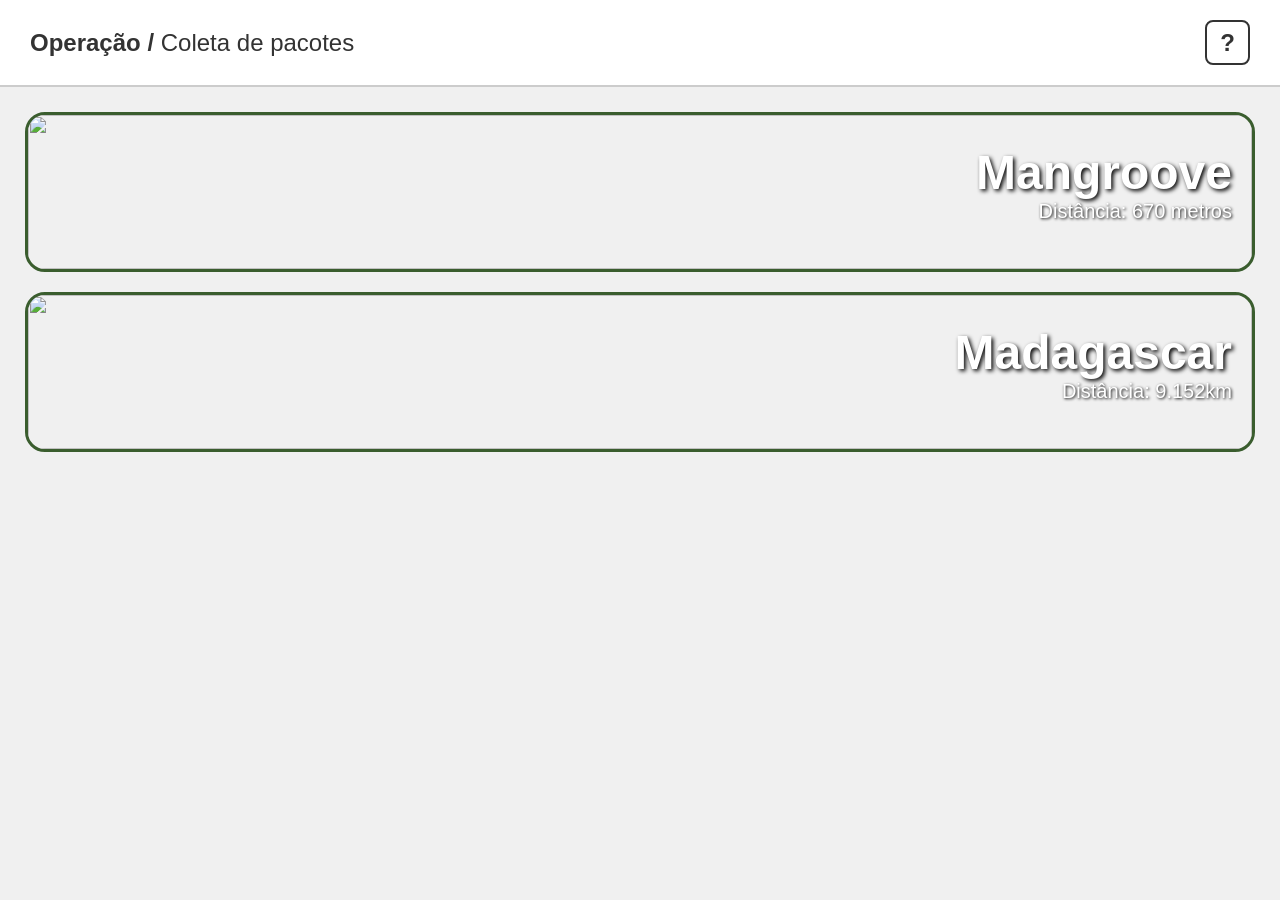
==== coleta-pacotes.html @ 97824bb5 "Add coleta-pacotes.html for package collection interface" ====
<!DOCTYPE html>
<html lang="pt-BR">
<head>
    <meta charset="UTF-8">
    <title>EchoEx - Coleta de Pacotes</title>
    <link rel="stylesheet" href="style.css">
    <link rel="stylesheet" href="https://cdnjs.cloudflare.com/ajax/libs/font-awesome/6.4.0/css/all.min.css">
</head>
<body>
    <main class="main-content">
        <header class="top-bar">
            <div class="page-title">Operação / <span>Coleta de pacotes</span></div>
            <div class="help-btn">?</div>
        </header>

        <section class="content-body" style="display: flex; flex-direction: column; gap: 20px;">
            <div style="position: relative; height: 160px; border-radius: 20px; overflow: hidden; border: 3px solid #3A5D2E;">
                <img src="https://images.unsplash.com/photo-1559827291-72ee739d0d9a?w=1000" style="width: 100%; height: 100%; object-fit: cover;">
                <div style="position: absolute; right: 20px; top: 30px; text-align: right; color: white;">
                    <h2 style="font-size: 48px; text-shadow: 2px 2px 4px #000;">Mangroove</h2>
                    <p style="font-size: 20px; text-shadow: 1px 1px 3px #000;">Distância: 670 metros</p>
                </div>
            </div>

            <div style="position: relative; height: 160px; border-radius: 20px; overflow: hidden; border: 3px solid #3A5D2E;">
                <img src="https://images.unsplash.com/photo-1534188753412-3e26d0d618d6?w=1000" style="width: 100%; height: 100%; object-fit: cover;">
                <div style="position: absolute; right: 20px; top: 30px; text-align: right; color: white;">
                    <h2 style="font-size: 48px; text-shadow: 2px 2px 4px #000;">Madagascar</h2>
                    <p style="font-size: 20px; text-shadow: 1px 1px 3px #000;">Distância: 9.152km</p>
                </div>
            </div>
        </section>
    </main>
</body>
</html>
---- style.css ----
* {
    margin: 0;
    padding: 0;
    box-sizing: border-box;
    font-family: 'Segoe UI', Tahoma, Geneva, Verdana, sans-serif;
}

body {
    display: flex;
    min-height: 100vh;
    background-color: #f0f0f0;
}

/* Sidebar */
.sidebar {
    width: 320px;
    background-color: #3A5D2E;
    color: white;
    padding: 20px;
    display: flex;
    flex-direction: column;
}

.logo-container {
    display: flex;
    align-items: center;
    gap: 15px;
    margin-bottom: 30px;
}

.logo-circle {
    width: 60px;
    height: 60px;
    border: 3px solid white;
    border-radius: 50%;
    display: flex;
    align-items: center;
    justify-content: center;
}

.logo-text {
    font-size: 32px;
    font-weight: 900;
    letter-spacing: 2px;
    background: white;
    color: #3A5D2E;
    padding: 2px 10px;
    border-radius: 4px;
}

.nav-section {
    margin-bottom: 25px;
}

.section-title {
    font-size: 20px;
    opacity: 0.8;
    margin-bottom: 15px;
    font-weight: 300;
}

.nav-item {
    display: flex;
    align-items: center;
    gap: 12px;
    padding: 12px 15px;
    color: white;
    text-decoration: none;
    font-size: 18px;
    border-radius: 20px;
    margin-bottom: 8px;
    transition: 0.2s;
}

.nav-item.active {
    background-color: #5C7F50;
    font-weight: bold;
}

.nav-item i {
    font-size: 20px;
    width: 25px;
    text-align: center;
}

.user-profile {
    margin-top: auto;
    border-top: 1px solid rgba(255,255,255,0.3);
    padding-top: 20px;
    display: flex;
    align-items: center;
    gap: 15px;
}

.avatar {
    width: 50px;
    height: 50px;
    background-color: white;
    border-radius: 50%;
}

.user-info h4 {
    font-size: 18px;
    font-weight: bold;
}

.user-info p {
    font-size: 12px;
    opacity: 0.8;
}

/* Main Layout */
.main-content {
    flex: 1;
    display: flex;
    flex-direction: column;
}

.top-bar {
    background-color: white;
    padding: 20px 30px;
    display: flex;
    justify-content: space-between;
    align-items: center;
    border-bottom: 2px solid #ccc;
}

.page-title {
    font-size: 24px;
    font-weight: bold;
    color: #333;
}

.page-title span {
    font-weight: normal;
}

.help-btn {
    width: 45px;
    height: 45px;
    border: 2px solid #333;
    border-radius: 8px;
    display: flex;
    align-items: center;
    justify-content: center;
    font-size: 24px;
    font-weight: bold;
    color: #333;
    cursor: pointer;
}

.content-body {
    padding: 25px;
    flex: 1;
}

/* Common UI Elements */
.search-bar {
    width: 100%;
    background-color: #CCCCCC;
    border-radius: 20px;
    padding: 10px 20px;
    display: flex;
    align-items: center;
    gap: 10px;
    margin-bottom: 25px;
}

.search-bar input {
    border: none;
    background: transparent;
    width: 100%;
    outline: none;
    font-size: 16px;
}

.cards-grid {
    display: grid;
    grid-template-columns: repeat(2, 1fr);
    gap: 20px;
}

.item-card {
    background-color: #E0E0E0;
    border: 3px solid #3A5D2E;
    border-radius: 30px;
    padding: 15px;
    display: flex;
    align-items: center;
    gap: 15px;
    position: relative;
}

.item-thumb {
    width: 70px;
    height: 70px;
    object-fit: cover;
    border-radius: 12px;
}

.item-info h3 {
    color: #3A5D2E;
    font-size: 18px;
}

.item-info p {
    color: #5C7F50;
    font-size: 14px;
}

.info-badge {
    position: absolute;
    top: -12px;
    right: -12px;
    width: 32px;
    height: 32px;
    background-color: #3A5D2E;
    color: white;
    border-radius: 50%;
    display: flex;
    align-items: center;
    justify-content: center;
    font-weight: bold;
    border: 2px solid white;
}
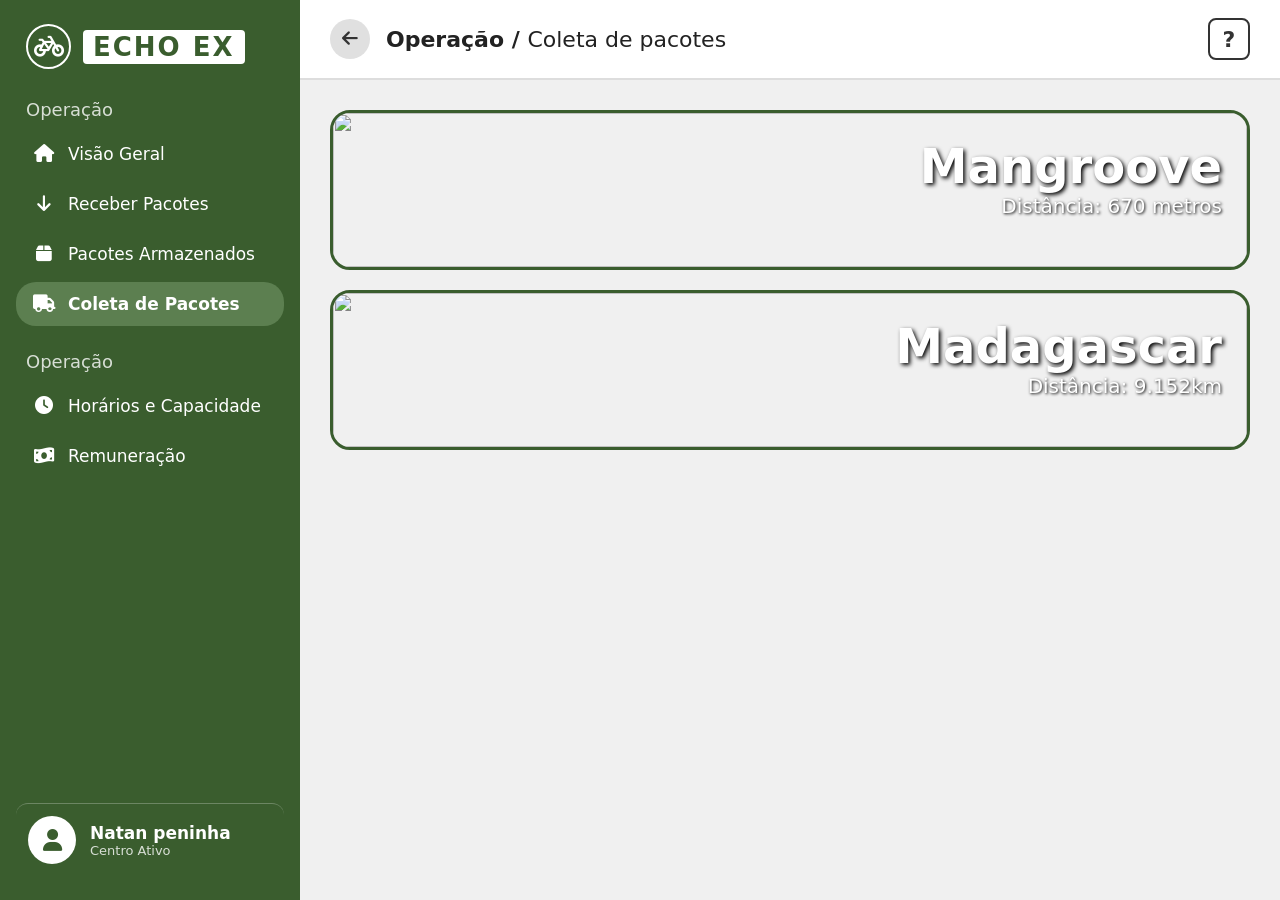
==== commit fc0dfc57: "Add sidebar navigation and user profile to HTML Added a sidebar with navigation links and user profi" ====
--- a/coleta-pacotes.html
+++ b/coleta-pacotes.html
@@ -7,29 +7,63 @@
     <link rel="stylesheet" href="https://cdnjs.cloudflare.com/ajax/libs/font-awesome/6.4.0/css/all.min.css">
 </head>
 <body>
+
+    <aside class="sidebar">
+        <div>
+            <div class="logo-container">
+                <div class="logo-circle"><i class="fa-solid fa-bicycle fa-xl"></i></div>
+                <div class="logo-text">ECHO EX</div>
+            </div>
+            <div class="nav-section">
+                <div class="section-title">Operação</div>
+                <a href="visao-geral.html" class="nav-item"><i class="fa-solid fa-house"></i> Visão Geral</a>
+                <a href="receber-pacotes.html" class="nav-item"><i class="fa-solid fa-arrow-down"></i> Receber Pacotes</a>
+                <a href="pacotes-armazenados.html" class="nav-item"><i class="fa-solid fa-box"></i> Pacotes Armazenados</a>
+                <a href="coleta-pacotes.html" class="nav-item active"><i class="fa-solid fa-truck"></i> Coleta de Pacotes</a>
+            </div>
+            <div class="nav-section">
+                <div class="section-title">Operação</div>
+                <a href="horarios-capacidade.html" class="nav-item"><i class="fa-solid fa-clock"></i> Horários e Capacidade</a>
+                <a href="remuneracao.html" class="nav-item"><i class="fa-solid fa-money-bill-wave"></i> Remuneração</a>
+            </div>
+        </div>
+
+        <a href="perfil.html" class="user-profile">
+            <div class="avatar-placeholder"><i class="fa-solid fa-user"></i></div>
+            <div class="user-info">
+                <h4>Natan peninha</h4>
+                <p>Centro Ativo</p>
+            </div>
+        </a>
+    </aside>
+
     <main class="main-content">
         <header class="top-bar">
-            <div class="page-title">Operação / <span>Coleta de pacotes</span></div>
+            <div class="top-bar-left">
+                <a href="javascript:history.back()" class="btn-back" title="Voltar"><i class="fa-solid fa-arrow-left"></i></a>
+                <div class="page-title">Operação / <span>Coleta de pacotes</span></div>
+            </div>
             <div class="help-btn">?</div>
         </header>
 
         <section class="content-body" style="display: flex; flex-direction: column; gap: 20px;">
-            <div style="position: relative; height: 160px; border-radius: 20px; overflow: hidden; border: 3px solid #3A5D2E;">
+            <div style="position: relative; height: 160px; border-radius: 20px; overflow: hidden; border: 3px solid #3a5d2e;">
                 <img src="https://images.unsplash.com/photo-1559827291-72ee739d0d9a?w=1000" style="width: 100%; height: 100%; object-fit: cover;">
-                <div style="position: absolute; right: 20px; top: 30px; text-align: right; color: white;">
+                <div style="position: absolute; right: 25px; top: 25px; text-align: right; color: white;">
                     <h2 style="font-size: 48px; text-shadow: 2px 2px 4px #000;">Mangroove</h2>
                     <p style="font-size: 20px; text-shadow: 1px 1px 3px #000;">Distância: 670 metros</p>
                 </div>
             </div>
 
-            <div style="position: relative; height: 160px; border-radius: 20px; overflow: hidden; border: 3px solid #3A5D2E;">
+            <div style="position: relative; height: 160px; border-radius: 20px; overflow: hidden; border: 3px solid #3a5d2e;">
                 <img src="https://images.unsplash.com/photo-1534188753412-3e26d0d618d6?w=1000" style="width: 100%; height: 100%; object-fit: cover;">
-                <div style="position: absolute; right: 20px; top: 30px; text-align: right; color: white;">
+                <div style="position: absolute; right: 25px; top: 25px; text-align: right; color: white;">
                     <h2 style="font-size: 48px; text-shadow: 2px 2px 4px #000;">Madagascar</h2>
                     <p style="font-size: 20px; text-shadow: 1px 1px 3px #000;">Distância: 9.152km</p>
                 </div>
             </div>
         </section>
     </main>
+
 </body>
 </html>
--- a/style.css
+++ b/style.css
@@ -2,36 +2,40 @@
     margin: 0;
     padding: 0;
     box-sizing: border-box;
-    font-family: 'Segoe UI', Tahoma, Geneva, Verdana, sans-serif;
+    font-family: 'Segoe UI', system-ui, -apple-system, sans-serif;
 }
 
 body {
     display: flex;
     min-height: 100vh;
     background-color: #f0f0f0;
+    color: #333;
 }
 
 /* Sidebar */
 .sidebar {
-    width: 320px;
-    background-color: #3A5D2E;
+    width: 300px;
+    background-color: #3a5d2e;
     color: white;
-    padding: 20px;
+    padding: 24px 16px;
     display: flex;
     flex-direction: column;
+    justify-content: space-between;
+    flex-shrink: 0;
 }
 
 .logo-container {
     display: flex;
     align-items: center;
-    gap: 15px;
+    gap: 12px;
     margin-bottom: 30px;
+    padding: 0 10px;
 }
 
 .logo-circle {
-    width: 60px;
-    height: 60px;
-    border: 3px solid white;
+    width: 45px;
+    height: 45px;
+    border: 2px solid white;
     border-radius: 50%;
     display: flex;
     align-items: center;
@@ -39,11 +43,11 @@
 }
 
 .logo-text {
-    font-size: 32px;
+    font-size: 26px;
     font-weight: 900;
     letter-spacing: 2px;
     background: white;
-    color: #3A5D2E;
+    color: #3a5d2e;
     padding: 2px 10px;
     border-radius: 4px;
 }
@@ -53,9 +57,10 @@
 }
 
 .section-title {
-    font-size: 20px;
+    font-size: 18px;
     opacity: 0.8;
-    margin-bottom: 15px;
+    margin-bottom: 12px;
+    padding: 0 10px;
     font-weight: 300;
 }
 
@@ -63,49 +68,67 @@
     display: flex;
     align-items: center;
     gap: 12px;
-    padding: 12px 15px;
+    padding: 12px 16px;
     color: white;
     text-decoration: none;
+    font-size: 17px;
+    border-radius: 20px;
+    margin-bottom: 6px;
+    transition: background 0.2s;
+}
+
+.nav-item:hover {
+    background-color: rgba(255, 255, 255, 0.15);
+}
+
+.nav-item.active {
+    background-color: #5c7f50;
+    font-weight: 600;
+}
+
+.nav-item i {
+    width: 24px;
+    text-align: center;
     font-size: 18px;
-    border-radius: 20px;
-    margin-bottom: 8px;
-    transition: 0.2s;
-}
-
-.nav-item.active {
-    background-color: #5C7F50;
-    font-weight: bold;
-}
-
-.nav-item i {
-    font-size: 20px;
-    width: 25px;
-    text-align: center;
-}
-
+}
+
+/* Perfil Sem Foto (Ícone Neutro) */
 .user-profile {
-    margin-top: auto;
-    border-top: 1px solid rgba(255,255,255,0.3);
-    padding-top: 20px;
-    display: flex;
-    align-items: center;
-    gap: 15px;
-}
-
-.avatar {
-    width: 50px;
-    height: 50px;
+    border-top: 1px solid rgba(255, 255, 255, 0.25);
+    padding-top: 16px;
+    display: flex;
+    align-items: center;
+    gap: 14px;
+    text-decoration: none;
+    color: white;
+    padding: 12px;
+    border-radius: 12px;
+    transition: background 0.2s;
+}
+
+.user-profile:hover {
+    background: rgba(255, 255, 255, 0.1);
+}
+
+.avatar-placeholder {
+    width: 48px;
+    height: 48px;
+    border-radius: 50%;
     background-color: white;
-    border-radius: 50%;
+    color: #3a5d2e;
+    display: flex;
+    align-items: center;
+    justify-content: center;
+    font-size: 22px;
 }
 
 .user-info h4 {
-    font-size: 18px;
-    font-weight: bold;
+    font-size: 17px;
+    font-weight: 700;
 }
 
 .user-info p {
-    font-size: 12px;
+    font-size: 13px;
     opacity: 0.8;
 }
 
@@ -118,51 +141,79 @@
 
 .top-bar {
     background-color: white;
-    padding: 20px 30px;
+    padding: 18px 30px;
     display: flex;
     justify-content: space-between;
     align-items: center;
-    border-bottom: 2px solid #ccc;
+    border-bottom: 2px solid #ddd;
+}
+
+.top-bar-left {
+    display: flex;
+    align-items: center;
+    gap: 16px;
+}
+
+/* Seta de Voltar */
+.btn-back {
+    background: #e0e0e0;
+    border: none;
+    width: 40px;
+    height: 40px;
+    border-radius: 50%;
+    display: flex;
+    align-items: center;
+    justify-content: center;
+    cursor: pointer;
+    color: #333;
+    font-size: 18px;
+    transition: background 0.2s, transform 0.1s;
+    text-decoration: none;
+}
+
+.btn-back:hover {
+    background: #d0d0d0;
+    transform: translateX(-2px);
 }
 
 .page-title {
-    font-size: 24px;
-    font-weight: bold;
-    color: #333;
+    font-size: 22px;
+    font-weight: 700;
+    color: #222;
 }
 
 .page-title span {
-    font-weight: normal;
+    font-weight: 400;
 }
 
 .help-btn {
-    width: 45px;
-    height: 45px;
+    width: 42px;
+    height: 42px;
     border: 2px solid #333;
     border-radius: 8px;
     display: flex;
     align-items: center;
     justify-content: center;
-    font-size: 24px;
+    font-size: 22px;
     font-weight: bold;
     color: #333;
     cursor: pointer;
 }
 
 .content-body {
-    padding: 25px;
+    padding: 30px;
     flex: 1;
 }
 
-/* Common UI Elements */
+/* Cards e Elementos Comuns */
 .search-bar {
     width: 100%;
-    background-color: #CCCCCC;
+    background-color: #cccccc;
     border-radius: 20px;
-    padding: 10px 20px;
-    display: flex;
-    align-items: center;
-    gap: 10px;
+    padding: 12px 20px;
+    display: flex;
+    align-items: center;
+    gap: 12px;
     margin-bottom: 25px;
 }
 
@@ -180,46 +231,4 @@
     gap: 20px;
 }
 
-.item-card {
-    background-color: #E0E0E0;
-    border: 3px solid #3A5D2E;
-    border-radius: 30px;
-    padding: 15px;
-    display: flex;
-    align-items: center;
-    gap: 15px;
-    position: relative;
-}
-
-.item-thumb {
-    width: 70px;
-    height: 70px;
-    object-fit: cover;
-    border-radius: 12px;
-}
-
-.item-info h3 {
-    color: #3A5D2E;
-    font-size: 18px;
-}
-
-.item-info p {
-    color: #5C7F50;
-    font-size: 14px;
-}
-
-.info-badge {
-    position: absolute;
-    top: -12px;
-    right: -12px;
-    width: 32px;
-    height: 32px;
-    background-color: #3A5D2E;
-    color: white;
-    border-radius: 50%;
-    display: flex;
-    align-items: center;
-    justify-content: center;
-    font-weight: bold;
-    border: 2px solid white;
-}
+.item-
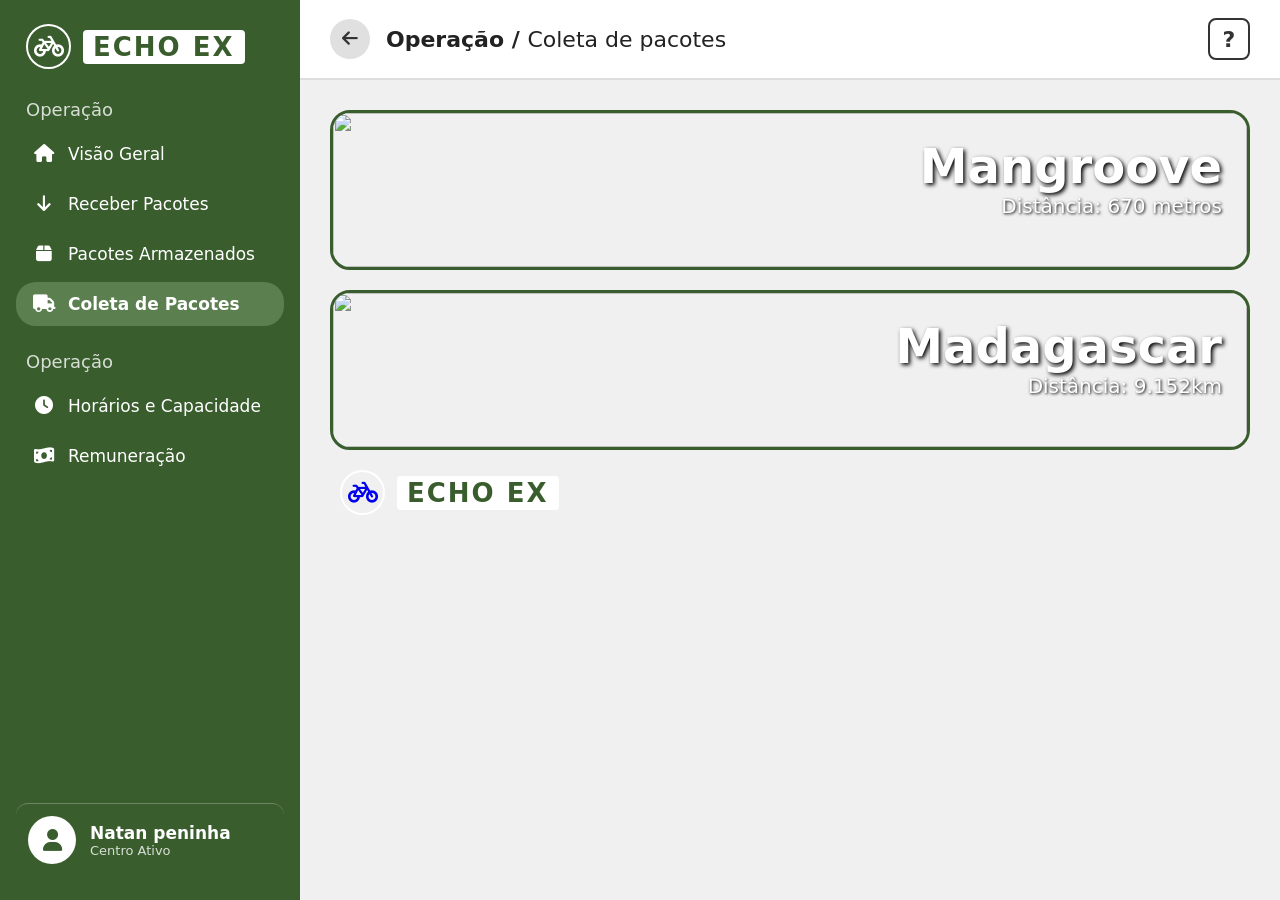
==== commit 4c71504d: "Fix HTML structure and add logo link" ====
--- a/coleta-pacotes.html
+++ b/coleta-pacotes.html
@@ -62,6 +62,10 @@
                     <p style="font-size: 20px; text-shadow: 1px 1px 3px #000;">Distância: 9.152km</p>
                 </div>
             </div>
+            <a href="index.html" class="logo-container" style="text-decoration: none;">
+    <div class="logo-circle"><i class="fa-solid fa-bicycle fa-xl"></i></div>
+    <div class="logo-text">ECHO EX</div>
+</a>
         </section>
     </main>
 
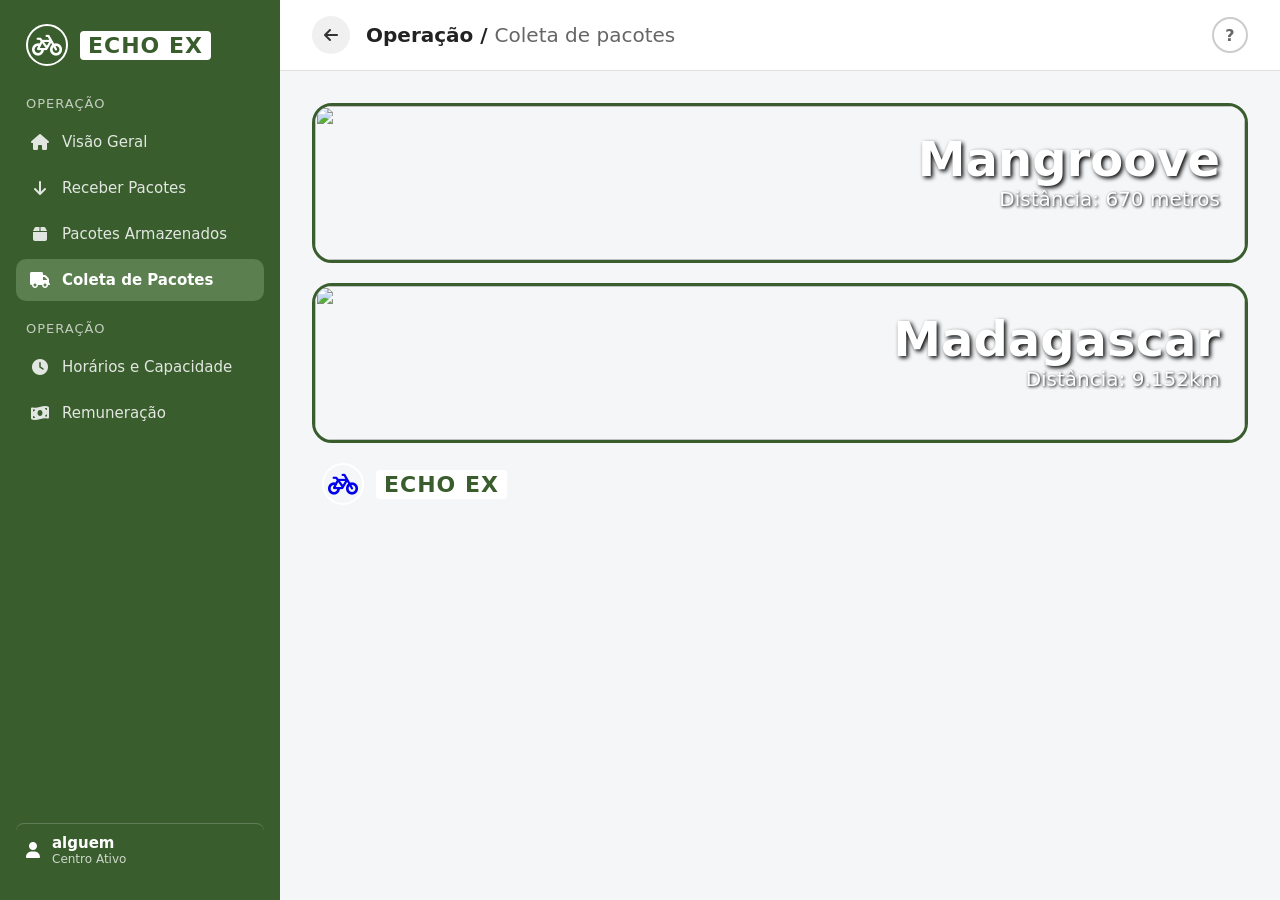
==== commit 56aefae5: "Fix HTML encoding issues in coleta-pacotes.html" ====
--- a/coleta-pacotes.html
+++ b/coleta-pacotes.html
@@ -31,7 +31,8 @@
         <a href="perfil.html" class="user-profile">
             <div class="avatar-placeholder"><i class="fa-solid fa-user"></i></div>
             <div class="user-info">
-                <h4>Natan peninha</h4>
+                <h4>alguem
+            </h4>
                 <p>Centro Ativo</p>
             </div>
         </a>
--- a/style.css
+++ b/style.css
@@ -8,13 +8,13 @@
 body {
     display: flex;
     min-height: 100vh;
-    background-color: #f0f0f0;
+    background-color: #f4f6f8;
     color: #333;
 }
 
 /* Sidebar */
 .sidebar {
-    width: 300px;
+    width: 280px;
     background-color: #3a5d2e;
     color: white;
     padding: 24px 16px;
@@ -33,8 +33,8 @@
 }
 
 .logo-circle {
-    width: 45px;
-    height: 45px;
+    width: 42px;
+    height: 42px;
     border: 2px solid white;
     border-radius: 50%;
     display: flex;
@@ -43,66 +43,69 @@
 }
 
 .logo-text {
-    font-size: 26px;
-    font-weight: 900;
-    letter-spacing: 2px;
+    font-size: 22px;
+    font-weight: 800;
+    letter-spacing: 1px;
     background: white;
     color: #3a5d2e;
-    padding: 2px 10px;
+    padding: 2px 8px;
     border-radius: 4px;
 }
 
 .nav-section {
-    margin-bottom: 25px;
+    margin-bottom: 20px;
 }
 
 .section-title {
-    font-size: 18px;
-    opacity: 0.8;
-    margin-bottom: 12px;
+    font-size: 13px;
+    text-transform: uppercase;
+    letter-spacing: 1px;
+    opacity: 0.7;
+    margin-bottom: 10px;
     padding: 0 10px;
-    font-weight: 300;
 }
 
 .nav-item {
     display: flex;
     align-items: center;
     gap: 12px;
-    padding: 12px 16px;
-    color: white;
+    padding: 12px 14px;
+    color: rgba(255, 255, 255, 0.85);
     text-decoration: none;
-    font-size: 17px;
-    border-radius: 20px;
-    margin-bottom: 6px;
-    transition: background 0.2s;
+    font-size: 15px;
+    border-radius: 10px;
+    margin-bottom: 4px;
+    transition: all 0.2s ease;
 }
 
 .nav-item:hover {
-    background-color: rgba(255, 255, 255, 0.15);
+    background-color: rgba(255, 255, 255, 0.1);
+    color: white;
 }
 
 .nav-item.active {
     background-color: #5c7f50;
+    color: white;
     font-weight: 600;
 }
 
 .nav-item i {
-    width: 24px;
+    width: 20px;
     text-align: center;
-    font-size: 18px;
-}
-
-/* Perfil Sem Foto (Ícone Neutro) */
+    font-size: 16px;
+}
+
+/* Perfil Clicável na Sidebar */
 .user-profile {
-    border-top: 1px solid rgba(255, 255, 255, 0.25);
+    border-top: 1px solid rgba(255, 255, 255, 0.2);
     padding-top: 16px;
     display: flex;
     align-items: center;
-    gap: 14px;
+    gap: 12px;
     text-decoration: none;
     color: white;
-    padding: 12px;
-    border-radius: 12px;
+    border-radius: 8px;
+    padding: 10px;
     transition: background 0.2s;
 }
 
@@ -110,26 +113,24 @@
     background: rgba(255, 255, 255, 0.1);
 }
 
-.avatar-placeholder {
-    width: 48px;
-    height: 48px;
+.avatar {
+    width: 44px;
+    height: 44px;
     border-radius: 50%;
     background-color: white;
-    color: #3a5d2e;
-    display: flex;
-    align-items: center;
-    justify-content: center;
-    font-size: 22px;
+    background-image: url('https://images.unsplash.com/photo-1534528741775-53994a69daeb?w=150');
+    background-size: cover;
+    border: 2px solid white;
 }
 
 .user-info h4 {
-    font-size: 17px;
-    font-weight: 700;
+    font-size: 15px;
+    font-weight: 600;
 }
 
 .user-info p {
-    font-size: 13px;
-    opacity: 0.8;
+    font-size: 12px;
+    opacity: 0.75;
 }
 
 /* Main Layout */
@@ -137,15 +138,16 @@
     flex: 1;
     display: flex;
     flex-direction: column;
+    overflow-y: auto;
 }
 
 .top-bar {
     background-color: white;
-    padding: 18px 30px;
+    padding: 16px 32px;
     display: flex;
     justify-content: space-between;
     align-items: center;
-    border-bottom: 2px solid #ddd;
+    border-bottom: 1px solid #e0e0e0;
 }
 
 .top-bar-left {
@@ -154,81 +156,51 @@
     gap: 16px;
 }
 
-/* Seta de Voltar */
 .btn-back {
-    background: #e0e0e0;
+    background: #f0f0f0;
     border: none;
-    width: 40px;
-    height: 40px;
+    width: 38px;
+    height: 38px;
     border-radius: 50%;
     display: flex;
     align-items: center;
     justify-content: center;
     cursor: pointer;
     color: #333;
-    font-size: 18px;
-    transition: background 0.2s, transform 0.1s;
+    font-size: 16px;
+    transition: background 0.2s;
     text-decoration: none;
 }
 
 .btn-back:hover {
-    background: #d0d0d0;
-    transform: translateX(-2px);
+    background: #e0e0e0;
 }
 
 .page-title {
-    font-size: 22px;
+    font-size: 20px;
     font-weight: 700;
     color: #222;
 }
 
 .page-title span {
     font-weight: 400;
+    color: #666;
 }
 
 .help-btn {
-    width: 42px;
-    height: 42px;
-    border: 2px solid #333;
-    border-radius: 8px;
+    width: 36px;
+    height: 36px;
+    border: 2px solid #ccc;
+    border-radius: 50%;
     display: flex;
     align-items: center;
     justify-content: center;
-    font-size: 22px;
     font-weight: bold;
-    color: #333;
+    color: #666;
     cursor: pointer;
 }
 
 .content-body {
-    padding: 30px;
+    padding: 32px;
     flex: 1;
 }
-
-/* Cards e Elementos Comuns */
-.search-bar {
-    width: 100%;
-    background-color: #cccccc;
-    border-radius: 20px;
-    padding: 12px 20px;
-    display: flex;
-    align-items: center;
-    gap: 12px;
-    margin-bottom: 25px;
-}
-
-.search-bar input {
-    border: none;
-    background: transparent;
-    width: 100%;
-    outline: none;
-    font-size: 16px;
-}
-
-.cards-grid {
-    display: grid;
-    grid-template-columns: repeat(2, 1fr);
-    gap: 20px;
-}
-
-.item-
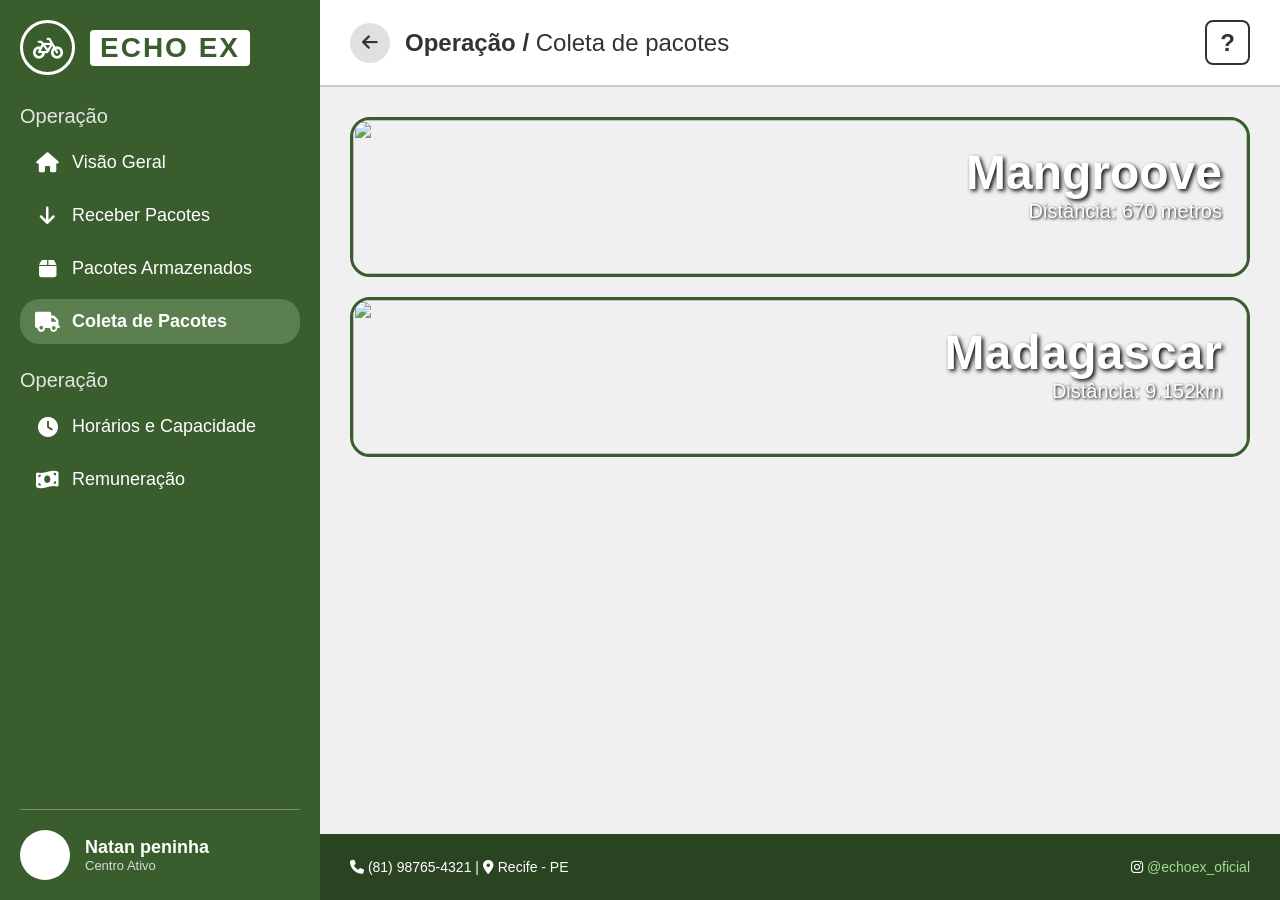
==== commit 926a142f: "Enhance HTML structure and styles for responsiveness Added viewport meta tag and improved CSS styles" ====
--- a/coleta-pacotes.html
+++ b/coleta-pacotes.html
@@ -2,18 +2,57 @@
 <html lang="pt-BR">
 <head>
     <meta charset="UTF-8">
+    <meta name="viewport" content="width=device-width, initial-scale=1.0">
     <title>EchoEx - Coleta de Pacotes</title>
-    <link rel="stylesheet" href="style.css">
     <link rel="stylesheet" href="https://cdnjs.cloudflare.com/ajax/libs/font-awesome/6.4.0/css/all.min.css">
+    <style>
+        * { margin: 0; padding: 0; box-sizing: border-box; font-family: 'Segoe UI', Tahoma, Geneva, Verdana, sans-serif; }
+        body { display: flex; min-height: 100vh; background-color: #f0f0f0; }
+
+        .sidebar { width: 320px; background-color: #3A5D2E; color: white; padding: 20px; display: flex; flex-direction: column; justify-content: space-between; flex-shrink: 0; }
+        .logo-container { display: flex; align-items: center; gap: 15px; margin-bottom: 30px; text-decoration: none; color: white; }
+        .logo-circle { width: 55px; height: 55px; border: 3px solid white; border-radius: 50%; display: flex; align-items: center; justify-content: center; font-size: 24px; }
+        .logo-text { font-size: 28px; font-weight: 900; letter-spacing: 2px; background: white; color: #3A5D2E; padding: 2px 10px; border-radius: 4px; }
+        
+        .nav-section { margin-bottom: 25px; }
+        .section-title { font-size: 20px; opacity: 0.85; margin-bottom: 12px; font-weight: 300; }
+        .nav-item { display: flex; align-items: center; gap: 12px; padding: 12px 15px; color: white; text-decoration: none; font-size: 18px; border-radius: 20px; margin-bottom: 8px; }
+        .nav-item:hover { background-color: rgba(255, 255, 255, 0.15); }
+        .nav-item.active { background-color: #5C7F50; font-weight: bold; }
+        .nav-item i { width: 25px; text-align: center; font-size: 20px; }
+
+        .user-profile { border-top: 1px solid rgba(255, 255, 255, 0.3); padding-top: 20px; display: flex; align-items: center; gap: 15px; text-decoration: none; color: white; }
+        .avatar-blank { width: 50px; height: 50px; background-color: white; border-radius: 50%; flex-shrink: 0; }
+        .user-info h4 { font-size: 18px; font-weight: bold; }
+        .user-info p { font-size: 13px; opacity: 0.8; }
+
+        .main-content { flex: 1; display: flex; flex-direction: column; }
+        .top-bar { background-color: white; padding: 20px 30px; display: flex; justify-content: space-between; align-items: center; border-bottom: 2px solid #ccc; }
+        .top-bar-left { display: flex; align-items: center; gap: 15px; }
+        .btn-back { background: #e0e0e0; border: none; width: 40px; height: 40px; border-radius: 50%; display: flex; align-items: center; justify-content: center; cursor: pointer; color: #333; font-size: 18px; text-decoration: none; }
+        .page-title { font-size: 24px; font-weight: bold; color: #333; }
+        .page-title span { font-weight: normal; }
+        .help-btn { width: 45px; height: 45px; border: 2px solid #333; border-radius: 8px; display: flex; align-items: center; justify-content: center; font-size: 24px; font-weight: bold; color: #333; }
+        .content-body { padding: 30px; flex: 1; display: flex; flex-direction: column; gap: 20px; }
+
+        .banner-card { position: relative; height: 160px; border-radius: 20px; overflow: hidden; border: 3px solid #3A5D2E; }
+        .banner-card img { width: 100%; height: 100%; object-fit: cover; }
+        .banner-info { position: absolute; right: 25px; top: 25px; text-align: right; color: white; }
+        .banner-info h2 { font-size: 48px; text-shadow: 2px 2px 4px #000; }
+        .banner-info p { font-size: 20px; text-shadow: 1px 1px 3px #000; }
+
+        footer { background-color: #2a4321; color: white; padding: 25px 30px; margin-top: auto; display: flex; justify-content: space-between; font-size: 14px; }
+        footer a { color: #a3d993; text-decoration: none; }
+    </style>
 </head>
 <body>
 
     <aside class="sidebar">
         <div>
-            <div class="logo-container">
-                <div class="logo-circle"><i class="fa-solid fa-bicycle fa-xl"></i></div>
+            <a href="index.html" class="logo-container">
+                <div class="logo-circle"><i class="fa-solid fa-bicycle"></i></div>
                 <div class="logo-text">ECHO EX</div>
-            </div>
+            </a>
             <div class="nav-section">
                 <div class="section-title">Operação</div>
                 <a href="visao-geral.html" class="nav-item"><i class="fa-solid fa-house"></i> Visão Geral</a>
@@ -29,10 +68,9 @@
         </div>
 
         <a href="perfil.html" class="user-profile">
-            <div class="avatar-placeholder"><i class="fa-solid fa-user"></i></div>
+            <div class="avatar-blank"></div>
             <div class="user-info">
-                <h4>alguem
-            </h4>
+                <h4>Natan peninha</h4>
                 <p>Centro Ativo</p>
             </div>
         </a>
@@ -41,33 +79,34 @@
     <main class="main-content">
         <header class="top-bar">
             <div class="top-bar-left">
-                <a href="javascript:history.back()" class="btn-back" title="Voltar"><i class="fa-solid fa-arrow-left"></i></a>
+                <a href="javascript:history.back()" class="btn-back"><i class="fa-solid fa-arrow-left"></i></a>
                 <div class="page-title">Operação / <span>Coleta de pacotes</span></div>
             </div>
             <div class="help-btn">?</div>
         </header>
 
-        <section class="content-body" style="display: flex; flex-direction: column; gap: 20px;">
-            <div style="position: relative; height: 160px; border-radius: 20px; overflow: hidden; border: 3px solid #3a5d2e;">
-                <img src="https://images.unsplash.com/photo-1559827291-72ee739d0d9a?w=1000" style="width: 100%; height: 100%; object-fit: cover;">
-                <div style="position: absolute; right: 25px; top: 25px; text-align: right; color: white;">
-                    <h2 style="font-size: 48px; text-shadow: 2px 2px 4px #000;">Mangroove</h2>
-                    <p style="font-size: 20px; text-shadow: 1px 1px 3px #000;">Distância: 670 metros</p>
+        <section class="content-body">
+            <div class="banner-card">
+                <img src="https://images.unsplash.com/photo-1559827291-72ee739d0d9a?w=1000">
+                <div class="banner-info">
+                    <h2>Mangroove</h2>
+                    <p>Distância: 670 metros</p>
                 </div>
             </div>
 
-            <div style="position: relative; height: 160px; border-radius: 20px; overflow: hidden; border: 3px solid #3a5d2e;">
-                <img src="https://images.unsplash.com/photo-1534188753412-3e26d0d618d6?w=1000" style="width: 100%; height: 100%; object-fit: cover;">
-                <div style="position: absolute; right: 25px; top: 25px; text-align: right; color: white;">
-                    <h2 style="font-size: 48px; text-shadow: 2px 2px 4px #000;">Madagascar</h2>
-                    <p style="font-size: 20px; text-shadow: 1px 1px 3px #000;">Distância: 9.152km</p>
+            <div class="banner-card">
+                <img src="https://images.unsplash.com/photo-1534188753412-3e26d0d618d6?w=1000">
+                <div class="banner-info">
+                    <h2>Madagascar</h2>
+                    <p>Distância: 9.152km</p>
                 </div>
             </div>
-            <a href="index.html" class="logo-container" style="text-decoration: none;">
-    <div class="logo-circle"><i class="fa-solid fa-bicycle fa-xl"></i></div>
-    <div class="logo-text">ECHO EX</div>
-</a>
         </section>
+
+        <footer>
+            <div><i class="fa-solid fa-phone"></i> (81) 98765-4321 | <i class="fa-solid fa-location-dot"></i> Recife - PE</div>
+            <div><i class="fa-brands fa-instagram"></i> <a href="https://instagram.com" target="_blank">@echoex_oficial</a></div>
+        </footer>
     </main>
 
 </body>
